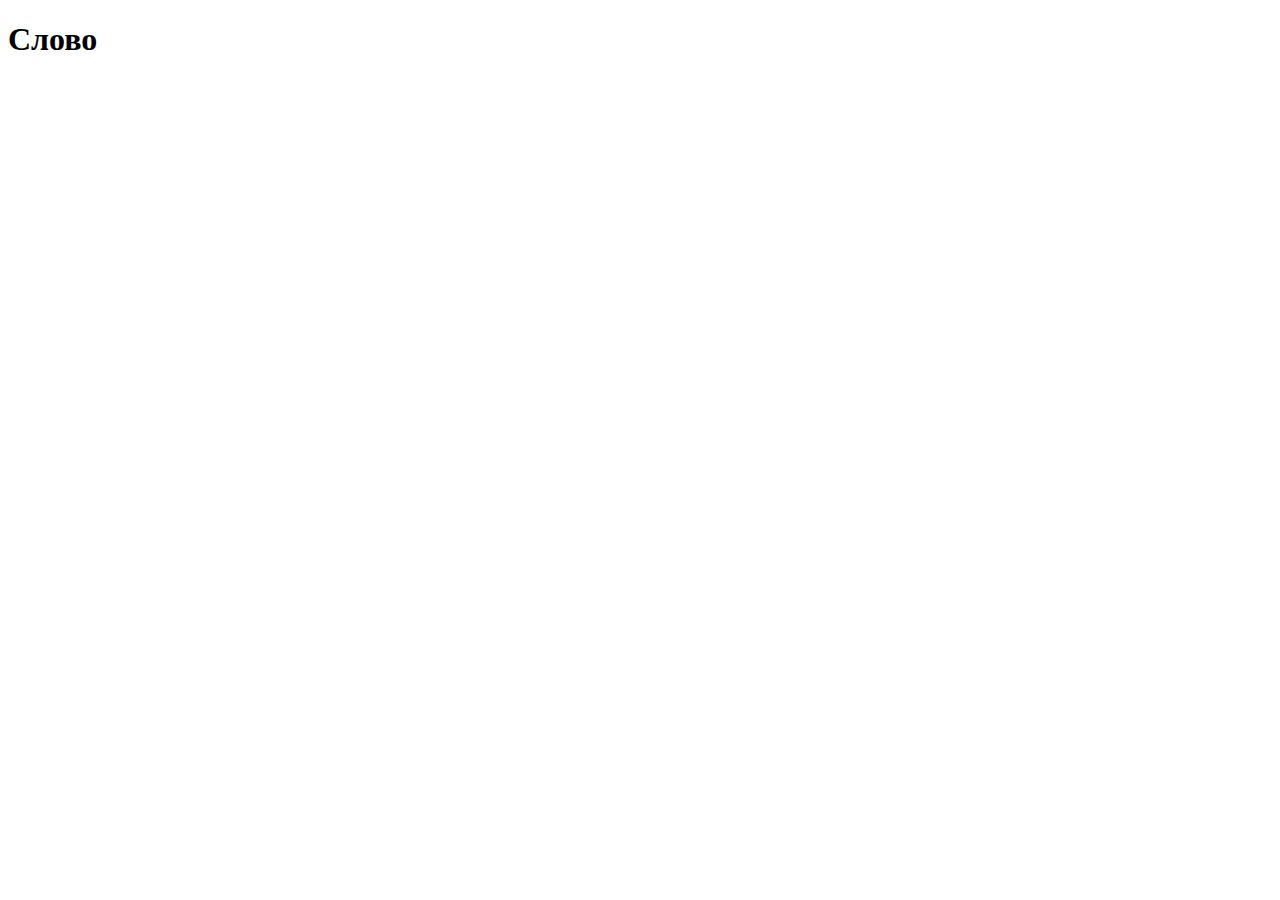
==== index.html @ 23f98b5b "init" ====
<!DOCTYPE html>
<html lang="en">
<head>
    <meta charset="UTF-8">
    <meta http-equiv="X-UA-Compatible" content="IE=edge">
    <meta name="viewport" content="width=device-width, initial-scale=1.0">
    <title>Document</title>
</head>
<body>
    <h1>Слово</h1>
</body>
</html>
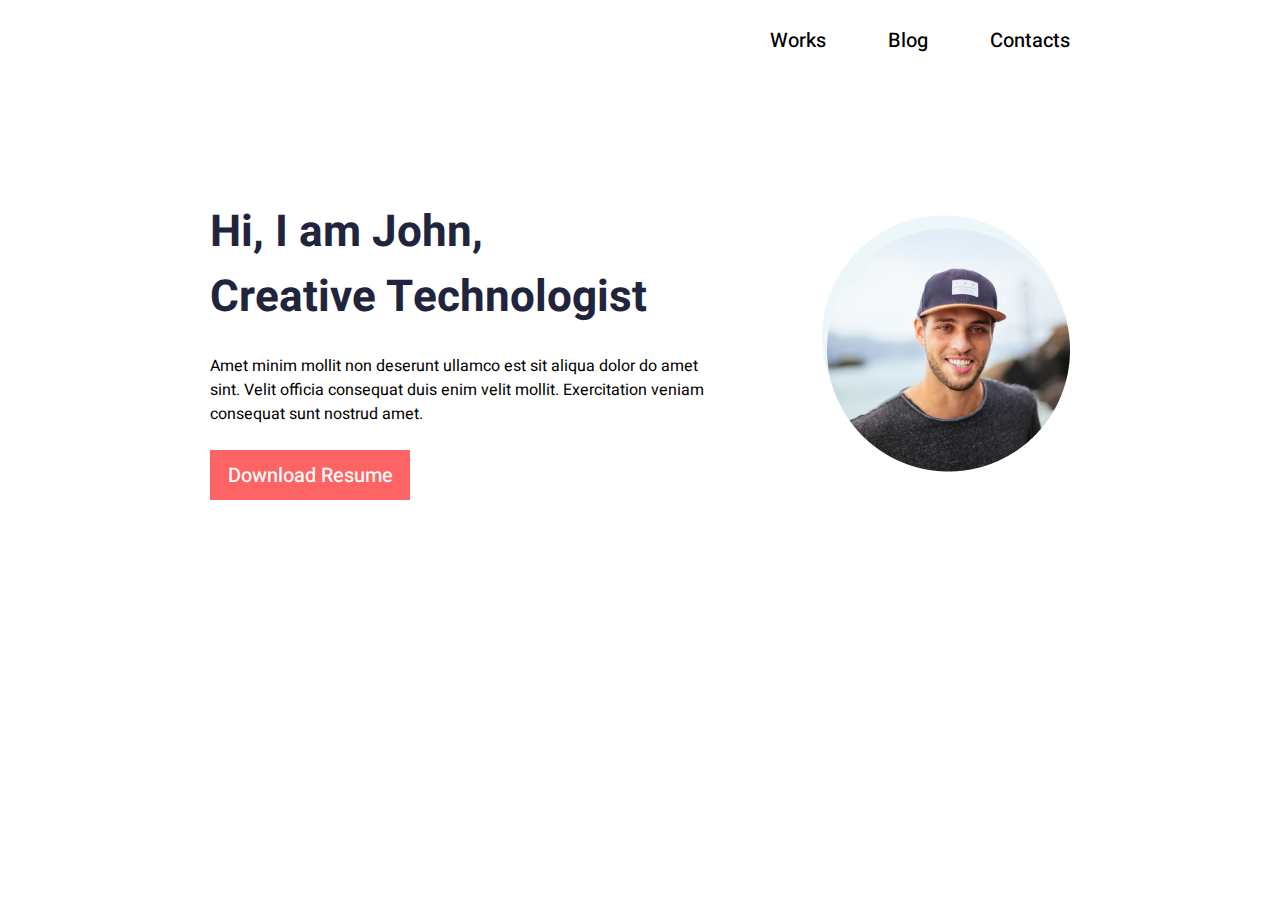
==== commit 4ba7aaba: "1block" ====
--- a/index.html
+++ b/index.html
@@ -5,8 +5,42 @@
     <meta http-equiv="X-UA-Compatible" content="IE=edge">
     <meta name="viewport" content="width=device-width, initial-scale=1.0">
     <title>Document</title>
+    <link rel="preconnect" href="https://fonts.googleapis.com">
+<link rel="preconnect" href="https://fonts.gstatic.com" crossorigin>
+<link href="https://fonts.googleapis.com/css2?family=Heebo:wght@400;500;600;900&display=swap" rel="stylesheet">
+<link rel="stylesheet" href="css/style.css">
 </head>
 <body>
-    <h1>Слово</h1>
+    <main>
+        <div class="container">
+        <header>
+            
+                <ul>
+                <li>
+                    <a href="">Works</a>
+                </li>
+                <li>
+                    <a href="">Blog</a>
+                </li>
+                <li>
+                    <a href="">Contacts</a>
+                </li>
+            </ul>
+        </header>
+        </div>
+        <div class="container">
+        <div class="content">
+            <DIV class="content_left">
+                <h1>Hi, I am John,
+                    <br>Creative Technologist</h1>
+                    <p>Amet minim mollit non deserunt ullamco est sit aliqua dolor do amet sint. Velit officia consequat duis enim velit mollit. Exercitation veniam consequat sunt nostrud amet.</p>
+                    <button>Download Resume</button>
+            </DIV>
+            <DIV class="content_right">
+                <img src="img/man.png" alt="man">
+            </DIV>
+        </div>
+    </div>
+    </main>
 </body>
 </html>
--- a/css/style.css
+++ b/css/style.css
@@ -0,0 +1,77 @@
+
+@import url('https://fonts.googleapis.com/css2?family=Heebo:wght@400;500;600;900&display=swap');
+:root {
+    font-size: 16px;
+    --main-color: #21243D;
+    --primary-color:#FF6464;
+    --dark-blue:#142850;
+    --secondary-color:#00A8CC;
+}
+    
+
+*{
+    font-family: 'Heebo', sans-serif;
+    box-sizing: border-box;
+    margin: 0px;
+    padding: 0px;
+}
+h1,h2,h3,h4 {
+    color: var(--main-color);
+}
+button{
+    width: 200px;
+    height: 50px;
+    background: var(--primary-color);
+    border: none;
+    color: #FFFFfF;
+    font-size: 1.25rem;
+    font-weight: 500;
+}
+.container{
+    width: 860px;
+    margin: 0 auto;
+}
+header{
+width: 100%;
+height: 80px;
+display: flex;
+justify-content: flex-end;/*прировнять к правой стороне*/
+align-items: center;
+
+}
+header ul {
+    display: flex;
+    list-style: none;
+    width: 300px;
+    justify-content: space-between;/*равное расстояние у элементов*/
+    font-size: 1.25rem;
+    font-weight: 500;
+    color: black;
+}
+header ul li a{
+    text-decoration: none;
+    color: black;
+}
+.content{
+    display: flex;
+    margin-top: 120px;
+    height: 300px;
+    justify-content: space-between;
+}
+.content_left{
+    display: flex;
+    flex-direction: column;/*контент в колонках*/
+    justify-content: space-between;
+    width: 60%;
+
+}
+.content .content_right{
+    display: flex;
+    align-items: center;
+}
+.content_left  h1{
+font-size: 2.75rem;
+}
+.content .content_right img{
+    filter: drop-shadow(-5px -13px 0px #EDF7Fa);
+}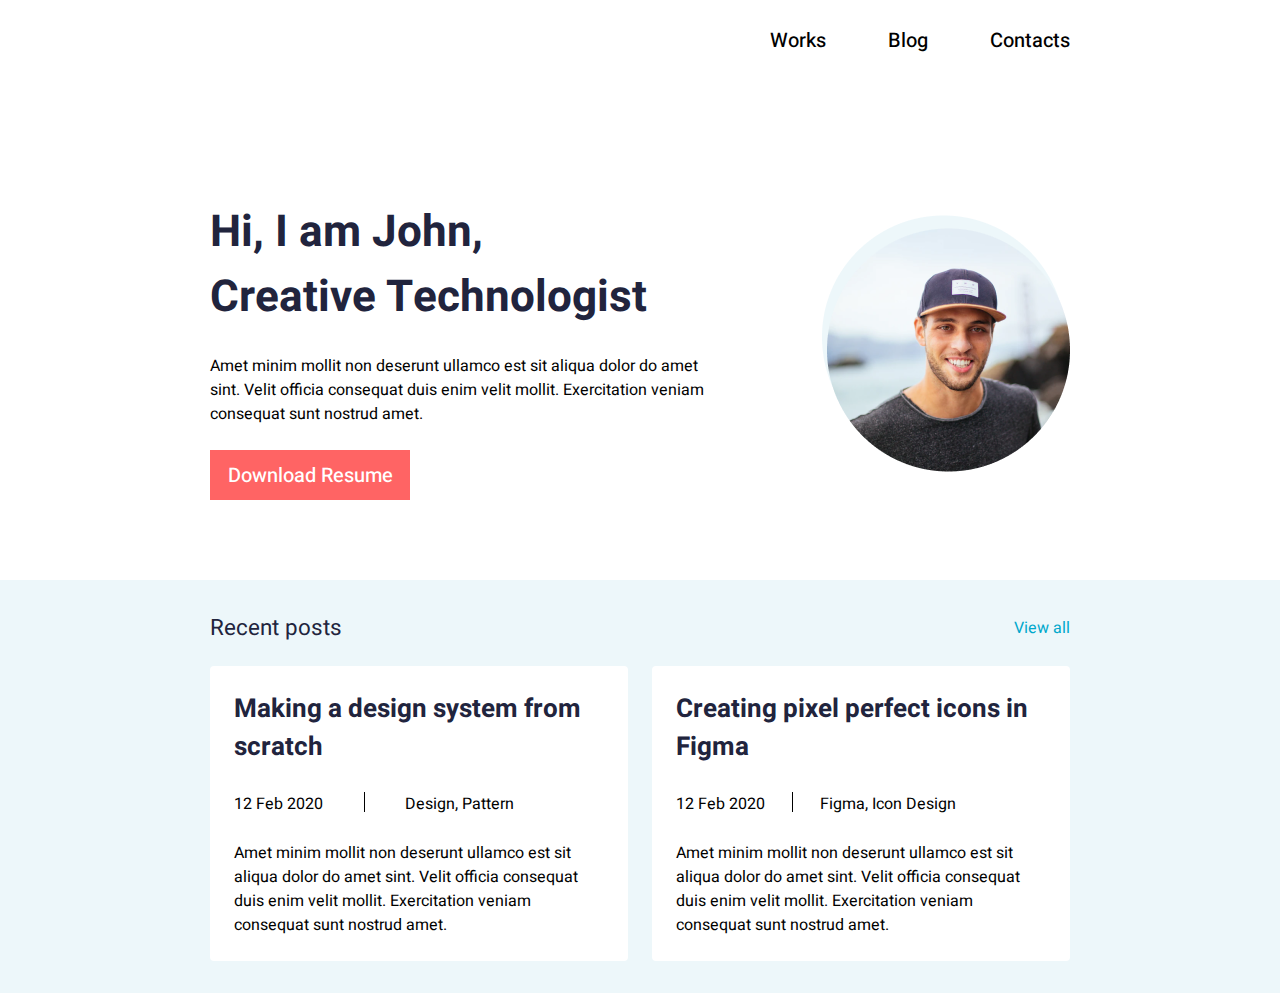
==== commit 5e3b7da8: "chang" ====
--- a/index.html
+++ b/index.html
@@ -14,7 +14,6 @@
     <main>
         <div class="container">
         <header>
-            
                 <ul>
                 <li>
                     <a href="">Works</a>
@@ -27,8 +26,6 @@
                 </li>
             </ul>
         </header>
-        </div>
-        <div class="container">
         <div class="content">
             <DIV class="content_left">
                 <h1>Hi, I am John,
@@ -41,6 +38,34 @@
             </DIV>
         </div>
     </div>
+    <section class="recent">
+            <div class="container">
+                <div class="recent_header">
+                    <h3>Recent posts</h3>
+                    <a href="" class="all">View all</a>
+                </div>
+                <div class="recent-container">
+                <div class="recent-card-container">
+                    <h3>Making a design system from scratch</h3>
+                    <div class="description">
+                        <p>12 Feb 2020 </p>
+                        <span class="line"> </span>
+                        <p>  Design, Pattern</p>
+                    </div>
+                        <p>Amet minim mollit non deserunt ullamco est sit aliqua dolor do amet sint. Velit officia consequat duis enim velit mollit. Exercitation veniam consequat sunt nostrud amet.</p>
+                </div>
+                <div class="recent-card-container">
+                    <h3>Creating pixel perfect icons in Figma</h3>
+                    <div class="description">
+                        <p>12 Feb 2020 </p>
+                        <span class="line"> </span>
+                        <p>  Figma, Icon Design</p>
+                    </div>
+                        <p>Amet minim mollit non deserunt ullamco est sit aliqua dolor do amet sint. Velit officia consequat duis enim velit mollit. Exercitation veniam consequat sunt nostrud amet.</p>
+                </div>
+            </div>
+            </div>
+    </section>
     </main>
 </body>
 </html>
--- a/css/style.css
+++ b/css/style.css
@@ -6,6 +6,7 @@
     --primary-color:#FF6464;
     --dark-blue:#142850;
     --secondary-color:#00A8CC;
+    --bg-lightblue: #edf7fa;
 }
     
 
@@ -30,6 +31,7 @@
 .container{
     width: 860px;
     margin: 0 auto;
+    max-width: 100%;
 }
 header{
 width: 100%;
@@ -55,8 +57,9 @@
 .content{
     display: flex;
     margin-top: 120px;
-    height: 300px;
+    min-height: 300px;
     justify-content: space-between;
+    margin: 120px 0 80px 0;
 }
 .content_left{
     display: flex;
@@ -74,4 +77,56 @@
 }
 .content .content_right img{
     filter: drop-shadow(-5px -13px 0px #EDF7Fa);
+}
+section{
+    padding: 32px 0;
+
+}
+section h3{
+  font-size:   1.4rem;
+  font-weight: 400;
+}
+
+section a.all{
+color: var(--secondary-color);
+text-decoration: none;
+}
+section.recent{
+    background-color: var(--bg-lightblue);
+}
+section.recent .recent_header{
+    display: flex;
+    justify-content: space-between;
+    align-items: center;
+}
+section.recent .recent-card-container{
+    max-width: 418px;
+    min-height: 295px ;
+    background-color: #FFFFfF;
+    border-radius: 4px;
+    padding: 24px;
+    display: flex;
+    flex-direction: column;
+    justify-content: space-between;
+    margin-top: 22px;
+
+}
+section.recent .recent-card-container h3{
+    font-size: 1.625rem;
+    font-weight: 700;
+}
+section.recent .recent-card-container .description{
+display: flex;
+justify-content: space-between;
+max-width: 280px;
+}
+
+section.recent .recent-card-container .description .line{
+    width: 1px;
+    height: 20px;
+    background-color: black;
+}
+section.recent .recent-container{
+    display: flex;
+    justify-content: space-between;
 }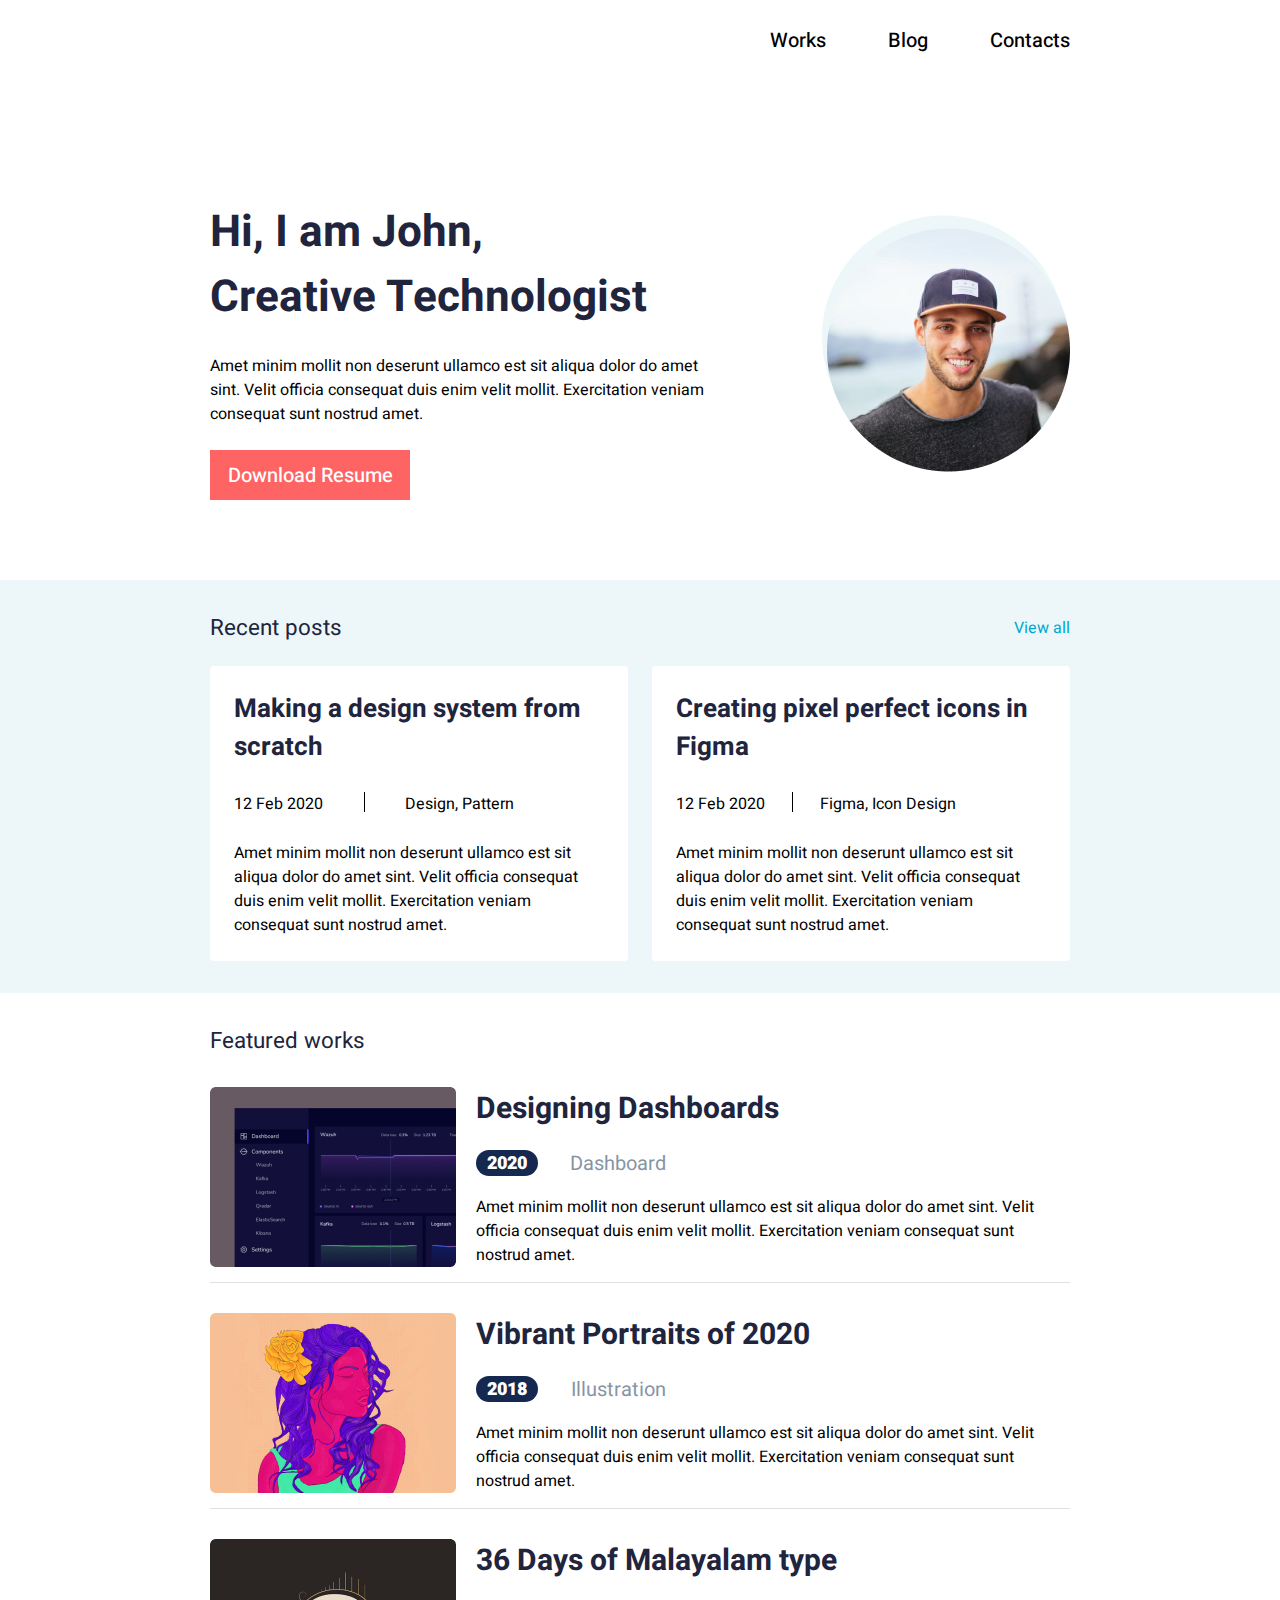
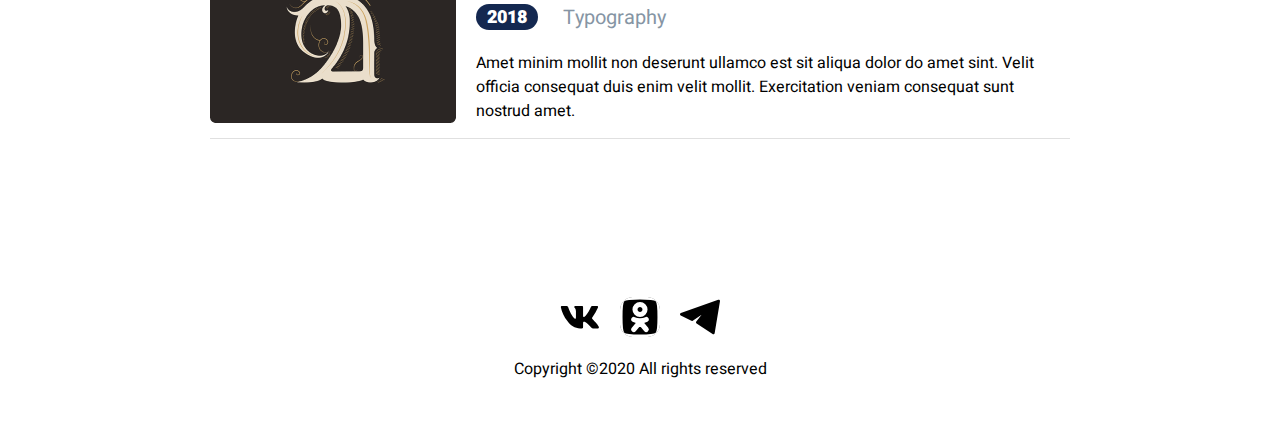
==== commit 887cacc8: "ada" ====
--- a/index.html
+++ b/index.html
@@ -66,6 +66,81 @@
             </div>
             </div>
     </section>
+    <section class="works">
+        <div class="container">
+            <div class="works-header">
+                <h3>Featured works</h3>
+            </div>
+            <div class="works-card-container">
+                <img src="img/1.png" alt="image1">
+                <div class="works-card-description">
+                    <h3>Designing Dashboards</h3>
+                    <div class="description">
+                        
+                        <div class="date">
+                            2020
+                        </div>
+                        <div class="tag">
+                        Dashboard
+                        </div>
+                    </div>
+                    <p>Amet minim mollit non deserunt ullamco est sit aliqua dolor do amet sint. Velit officia consequat duis enim velit mollit. Exercitation veniam consequat sunt nostrud amet.</p>
+                </div>
+            </div>
+            <div class="works-card-container">
+                <img src="img/2.png" alt="image1">
+                <div class="works-card-description">
+                    <h3>Vibrant Portraits of 2020</h3>
+                    <div class="description">
+                        <div class="date">
+                            2018
+                        </div>
+                        <div class="tag">
+                            Illustration
+                        </div>
+                    </div>
+                    <p>Amet minim mollit non deserunt ullamco est sit aliqua dolor do amet sint. Velit officia consequat duis enim velit mollit. Exercitation veniam consequat sunt nostrud amet.</p>
+                </div>
+            </div>
+            <div class="works-card-container">
+                <img src="img/3.png" alt="image1">
+                <div class="works-card-description">
+                    <h3>36 Days of Malayalam type</h3>
+                    <div class="description">
+                        <div class="date">
+                            2018
+                        </div>
+                        <div class="tag">
+                            Typography
+                        </div>
+                    </div>
+                    <p>Amet minim mollit non deserunt ullamco est sit aliqua dolor do amet sint. Velit officia consequat duis enim velit mollit. Exercitation veniam consequat sunt nostrud amet.</p>
+                </div>
+            </div>
+        </div>
+    </section >
+    <footer>
+        <nav>
+            <ul>
+                <li><a href="" class="vk">
+                    <div class="vk">
+
+                    </div>
+                </a></li>
+                <li><a href="" class="ok">
+                    <div class="ok">
+
+                </div>
+            </a></li>
+                <li><a href=""class="tg">
+                    <div class="tg">
+
+                    </div>
+                </a></li>
+            </ul>
+        </nav>
+        <p>Copyright ©2020 All rights reserved </p>
+    </footer>
     </main>
 </body>
 </html>
--- a/css/style.css
+++ b/css/style.css
@@ -7,6 +7,8 @@
     --dark-blue:#142850;
     --secondary-color:#00A8CC;
     --bg-lightblue: #edf7fa;
+    --border-grey: #e0e0e0;
+    --grey-color: #8695a4;
 }
     
 
@@ -129,4 +131,134 @@
 section.recent .recent-container{
     display: flex;
     justify-content: space-between;
+}
+.works-card-container{
+    margin-top: 30px;
+    display: flex;
+    padding-bottom: 15px ;
+    border-bottom: 1px solid var(--border-grey);
+
+}
+.works-card-container img{
+    margin-right: 20px;
+}
+
+.works-card-description{
+    display: flex;
+    flex-direction: column;
+    justify-content: space-between;
+}
+.works-card-container .works-card-description .description{
+    display: flex;
+    justify-content: space-between;
+    width: 190px;
+  align-items: center;
+}
+.works-card-container .works-card-description h3{
+    font-size: 1.875rem;
+    font-weight: 700 ;
+}
+.works-card-container .works-card-description .description .date{
+width: 62px;
+height: 26px;
+background-color: #142850;
+border-radius: 16px;
+color: #FFFFfF;
+font-size: 1.125rem;
+font-weight: 900;
+text-align: center;
+}
+.works-card-container .works-card-description .description .tag{
+    font-size: 1.25rem;
+    color: var(--grey-color);
+}
+footer{
+    height: 260px;
+    display: flex;
+    flex-direction: column;
+    justify-content: flex-end;
+    padding-bottom: 50px;
+    align-items: center;
+}
+footer nav ul{
+    list-style: none;
+    display: flex;
+    width: 160px;
+    justify-content: space-between;
+}
+.vk, 
+.ok, 
+.tg{
+height: 40px;
+width: 40px;
+background-position: center center;
+background-size: contain;
+background-repeat: no-repeat;
+margin-bottom: 20px;
+}
+.vk{
+    background-image: url(../img/vk.svg);
+}
+.ok{
+    background-image: url(../img/ok.svg);
+}
+.tg{
+    background-image: url(../img/tg.svg);
+}
+@media screen and (max-width: 900px) {
+    .container{
+        max-width: 90%;
+    }
+    section.recent .recent-card-container{
+        max-width: 48%;
+    }
+}
+@media screen and (max-width: 678px) {
+    .content{
+        flex-direction: column-reverse;
+        align-items: center;
+        margin-top: 33px;
+    }
+    .content .content_left{
+        width: 70%;
+        text-align: center;
+      align-items: center;
+    }
+    .content .content_left button{
+        margin-top: 36px;
+    }
+    section.works .works-header h3,
+    section.recent .recent-header h3
+    {
+   text-align: center;
+    }
+    section.recent .recent-header{
+        justify-content: center;
+    }
+
+    section.recent a.all{
+        display: none;
+    }
+    section.recent .recent-container{
+        flex-direction: column;
+        align-items: center;
+    }
+    section.recent .recent-card-container{
+        max-width: 354px;
+    }
+    section.works .works-card-container{
+        flex-direction: column;
+        max-width: 354px;
+        margin-left: auto ;
+        margin-right: auto ;
+        
+        
+    }
+    section.works .works-card-container .works-card-description{
+            min-height: 180px;
+            margin-top: 12px;
+}
+:root {
+    font-size: 14px;
+}
 }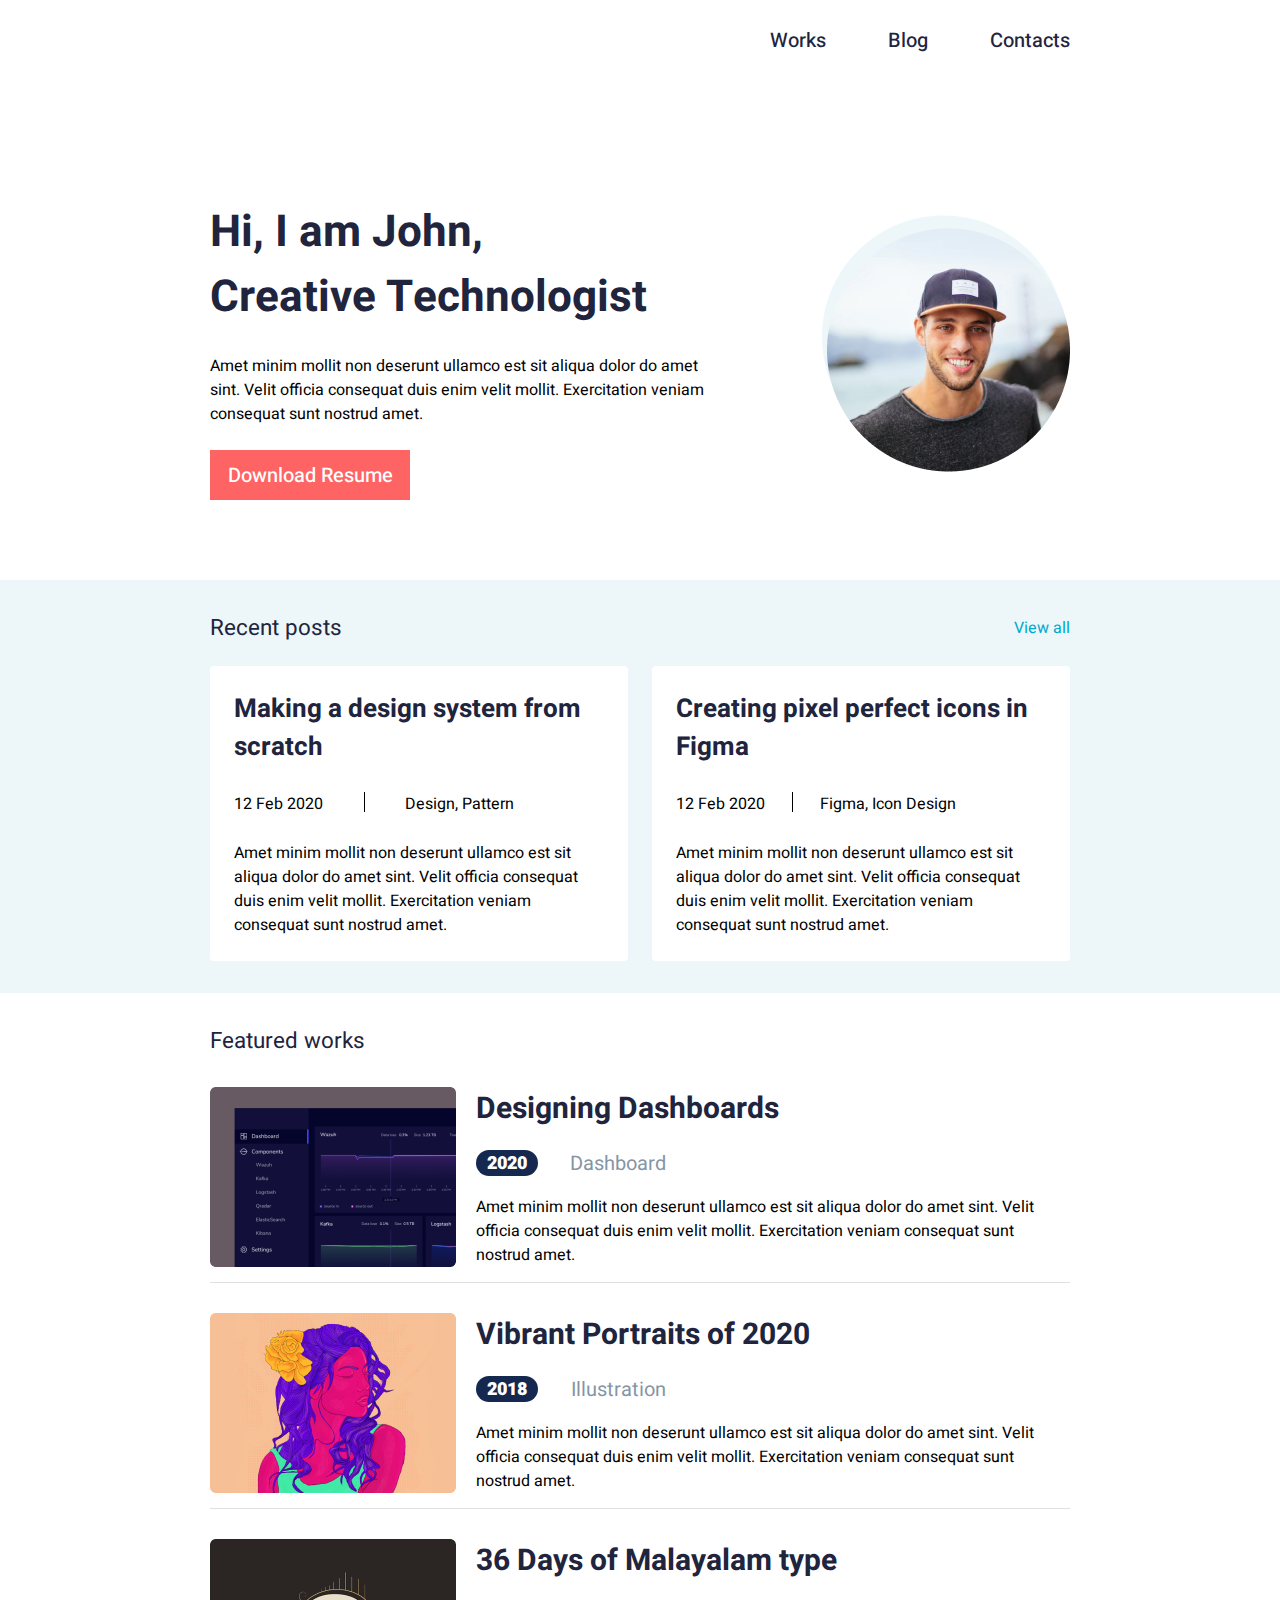
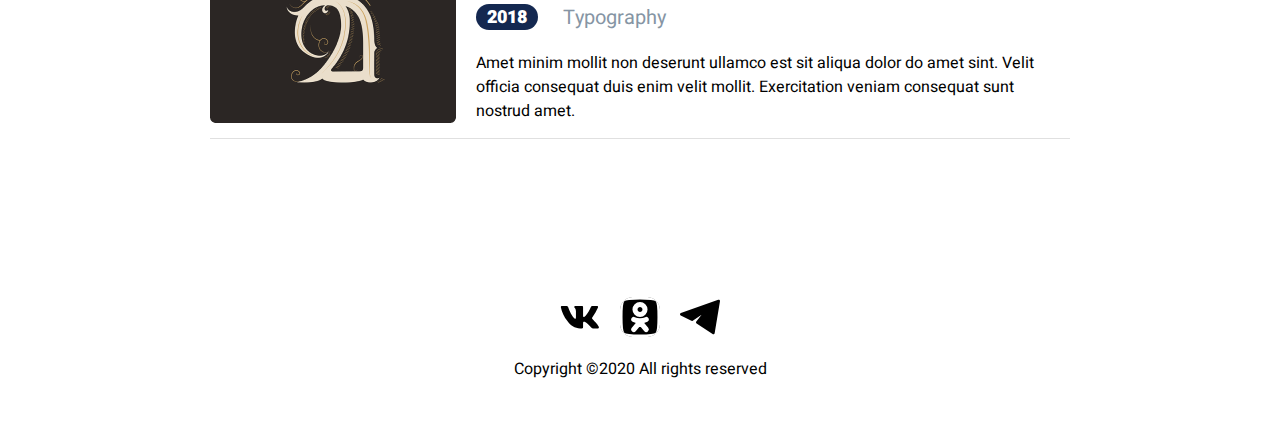
==== commit fd7777eb: "готово" ====
--- a/index.html
+++ b/index.html
@@ -4,27 +4,33 @@
     <meta charset="UTF-8">
     <meta http-equiv="X-UA-Compatible" content="IE=edge">
     <meta name="viewport" content="width=device-width, initial-scale=1.0">
-    <title>Document</title>
+    <title>Main</title>
     <link rel="preconnect" href="https://fonts.googleapis.com">
 <link rel="preconnect" href="https://fonts.gstatic.com" crossorigin>
 <link href="https://fonts.googleapis.com/css2?family=Heebo:wght@400;500;600;900&display=swap" rel="stylesheet">
 <link rel="stylesheet" href="css/style.css">
+
 </head>
 <body>
     <main>
         <div class="container">
         <header>
-                <ul>
+                <ul class="menu">
                 <li>
-                    <a href="">Works</a>
+                    <a href="works.html">Works</a>
                 </li>
                 <li>
-                    <a href="">Blog</a>
+                    <a href="blogs.html">Blog</a>
                 </li>
                 <li>
                     <a href="">Contacts</a>
                 </li>
             </ul>
+            <button class="burger" onclick="toggleMenu()">
+                <span class="line line-1"></span>
+                <span class="line line-2"></span>
+                <span class="line line-3"></span>
+            </button>
         </header>
         <div class="content">
             <DIV class="content_left">
@@ -134,13 +140,15 @@
             </a></li>
                 <li><a href=""class="tg">
                     <div class="tg">
-
                     </div>
                 </a></li>
             </ul>
+          
         </nav>
         <p>Copyright ©2020 All rights reserved </p>
     </footer>
     </main>
+    <script src="js/script.js"></script>
 </body>
+
 </html>
--- a/css/style.css
+++ b/css/style.css
@@ -10,18 +10,40 @@
     --border-grey: #e0e0e0;
     --grey-color: #8695a4;
 }
-    
-
+h1{
+    font-size: 2.75rem;
+}
+p{
+    font-size: 16px;
+}
+body, html{
+    overflow-x: hidden;
+}
 *{
     font-family: 'Heebo', sans-serif;
     box-sizing: border-box;
     margin: 0px;
     padding: 0px;
 }
+section h3{
+    font-size:   1.4rem;
+    font-weight: 400;
+  }
 h1,h2,h3,h4 {
     color: var(--main-color);
 }
-button{
+section.work-detailed h3, section.work-detailed h4{
+font-weight: 500;
+margin: 5px 0;
+}
+
+section.work-detailed h3{
+font-size: 1.875rem;
+}
+section.work-detailed h4{
+    font-size: 1.5rem;
+    }
+.content button{
     width: 200px;
     height: 50px;
     background: var(--primary-color);
@@ -43,6 +65,11 @@
 align-items: center;
 
 }
+h3 a{
+    color: inherit;
+    text-decoration: none;
+}
+
 header ul {
     display: flex;
     list-style: none;
@@ -54,7 +81,10 @@
 }
 header ul li a{
     text-decoration: none;
-    color: black;
+    color: var(--main-color);
+}
+header ul li a.active{
+    color: var(--primary-color);
 }
 .content{
     display: flex;
@@ -84,10 +114,10 @@
     padding: 32px 0;
 
 }
-section h3{
-  font-size:   1.4rem;
-  font-weight: 400;
-}
+section-header h2{
+    font-size: 2.125rem;
+}
+
 
 section a.all{
 color: var(--secondary-color);
@@ -113,6 +143,22 @@
     margin-top: 22px;
 
 }
+section.recent.blogs{
+    background: #FFFFfF;
+}
+section.recent.blogs .recent-container{
+    flex-direction: column;
+}
+section.recent.blogs .recent-container .recent-card-container{
+    padding: 30px 0;
+    max-width: fit-content;
+    min-height: auto;
+    height: 200px;
+    border-bottom: 1px solid var(--border-grey);
+}
+section.recent.blogs .recent-card-container .description p:nth-child(3){
+    color: var(--grey-color);
+}
 section.recent .recent-card-container h3{
     font-size: 1.625rem;
     font-weight: 700;
@@ -122,7 +168,29 @@
 justify-content: space-between;
 max-width: 280px;
 }
-
+section.works .works-header .description{
+    display: flex;
+    justify-content: space-between;
+    align-items: center;
+    width: 290px;
+    margin-top: 30px;
+    margin-bottom: 30px;
+}
+
+section.works .works-header .description .date{
+width: 62px;
+height: 26px;
+background-color: var(--primary-color);
+border-radius: 16px;
+color: #FFFFfF;
+font-size: 1.125rem;
+font-weight: 900;
+text-align: center;
+}
+section.works .works-header .description .tag{
+    font-size: 1.25rem;
+    color: var(--grey-color);
+}
 section.recent .recent-card-container .description .line{
     width: 1px;
     height: 20px;
@@ -205,6 +273,16 @@
 .tg{
     background-image: url(../img/tg.svg);
 }
+.work-detailed img{
+    margin: 30px 0;
+    width: 100%;
+}
+.work-detailed img.first-img{
+margin: 50px 0;
+}
+.work-detailed h3{
+
+}
 @media screen and (max-width: 900px) {
     .container{
         max-width: 90%;
@@ -227,6 +305,7 @@
     .content .content_left button{
         margin-top: 36px;
     }
+ 
     section.works .works-header h3,
     section.recent .recent-header h3
     {
@@ -261,4 +340,65 @@
 :root {
     font-size: 14px;
 }
-}+}
+button.burger{
+    border: none;
+    width: 40px;
+    height: 28px;
+    background: white;
+    align-items: center;
+    display: flex;
+    flex-direction: column;
+    justify-content: space-between;
+    display: none;
+    transform: translateX(0px);
+}
+button.burger.open{
+    transform: translateX(-20px);
+    transition: .3s;
+}
+
+button.burger .line{
+    width: 100%;
+    height: 2px;
+    background: black;
+    display: block;
+    transition: 0.3s;
+  
+}
+button.burger.open .line.line-2{
+    width: 0px;
+}
+button.burger.open .line.line-1{
+   transform: rotateZ(45deg) translateX(45%);
+}
+button.burger.open .line.line-3{
+    transform: rotateZ(-45deg) translateX(45%);
+ }
+@media screen and (max-width: 576px) {
+header ul{
+    flex-direction: column;
+    align-items: flex-end;
+   position: absolute;
+   top: 100px;
+   height: 200px;
+   background: white;
+   z-index: 2;
+   padding: 20px 10px;
+   width: 100px;
+   transform: translateY(100px);
+   opacity: 0;
+   pointer-events: none;
+    transition: 0.3s ;
+
+}
+header ul.menu.open{
+    transform: translateY(0);
+    opacity: 1;
+    pointer-events: all;
+}
+button.burger{
+    display: flex;
+}
+
+}
